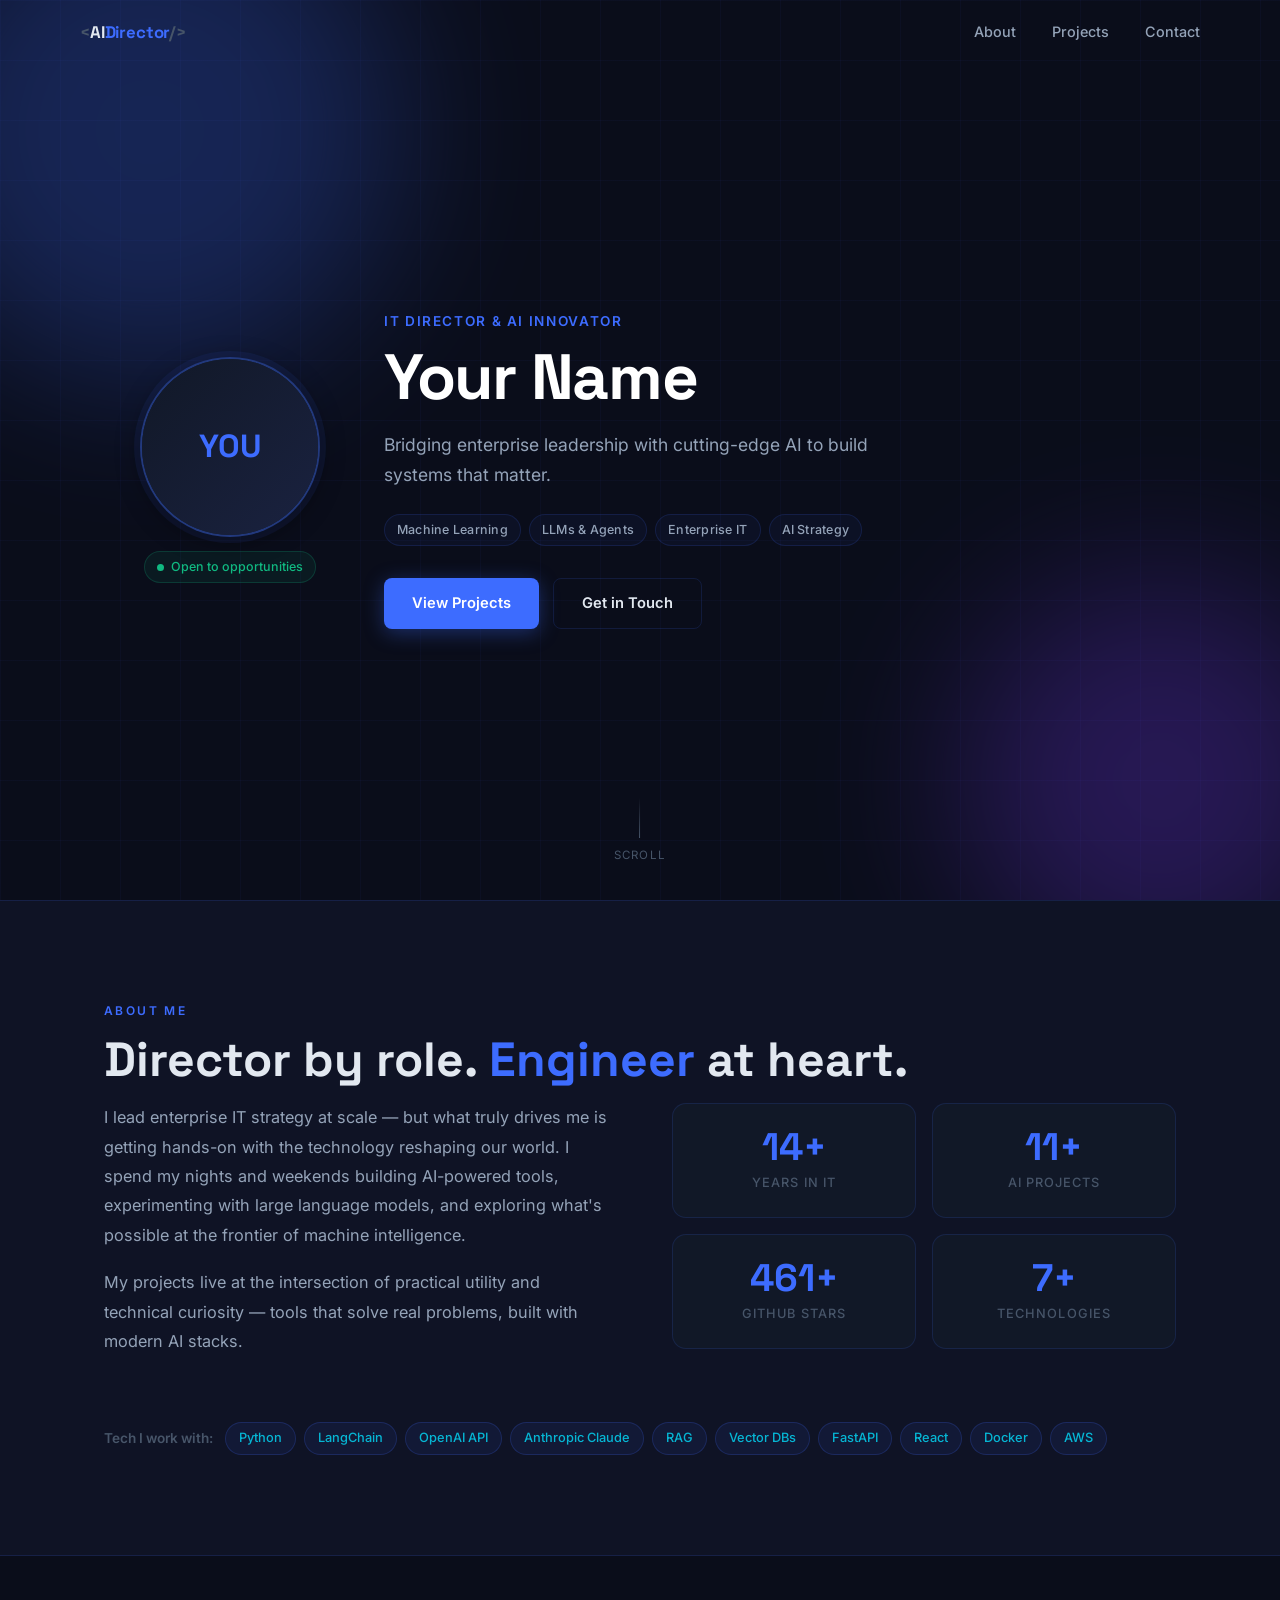
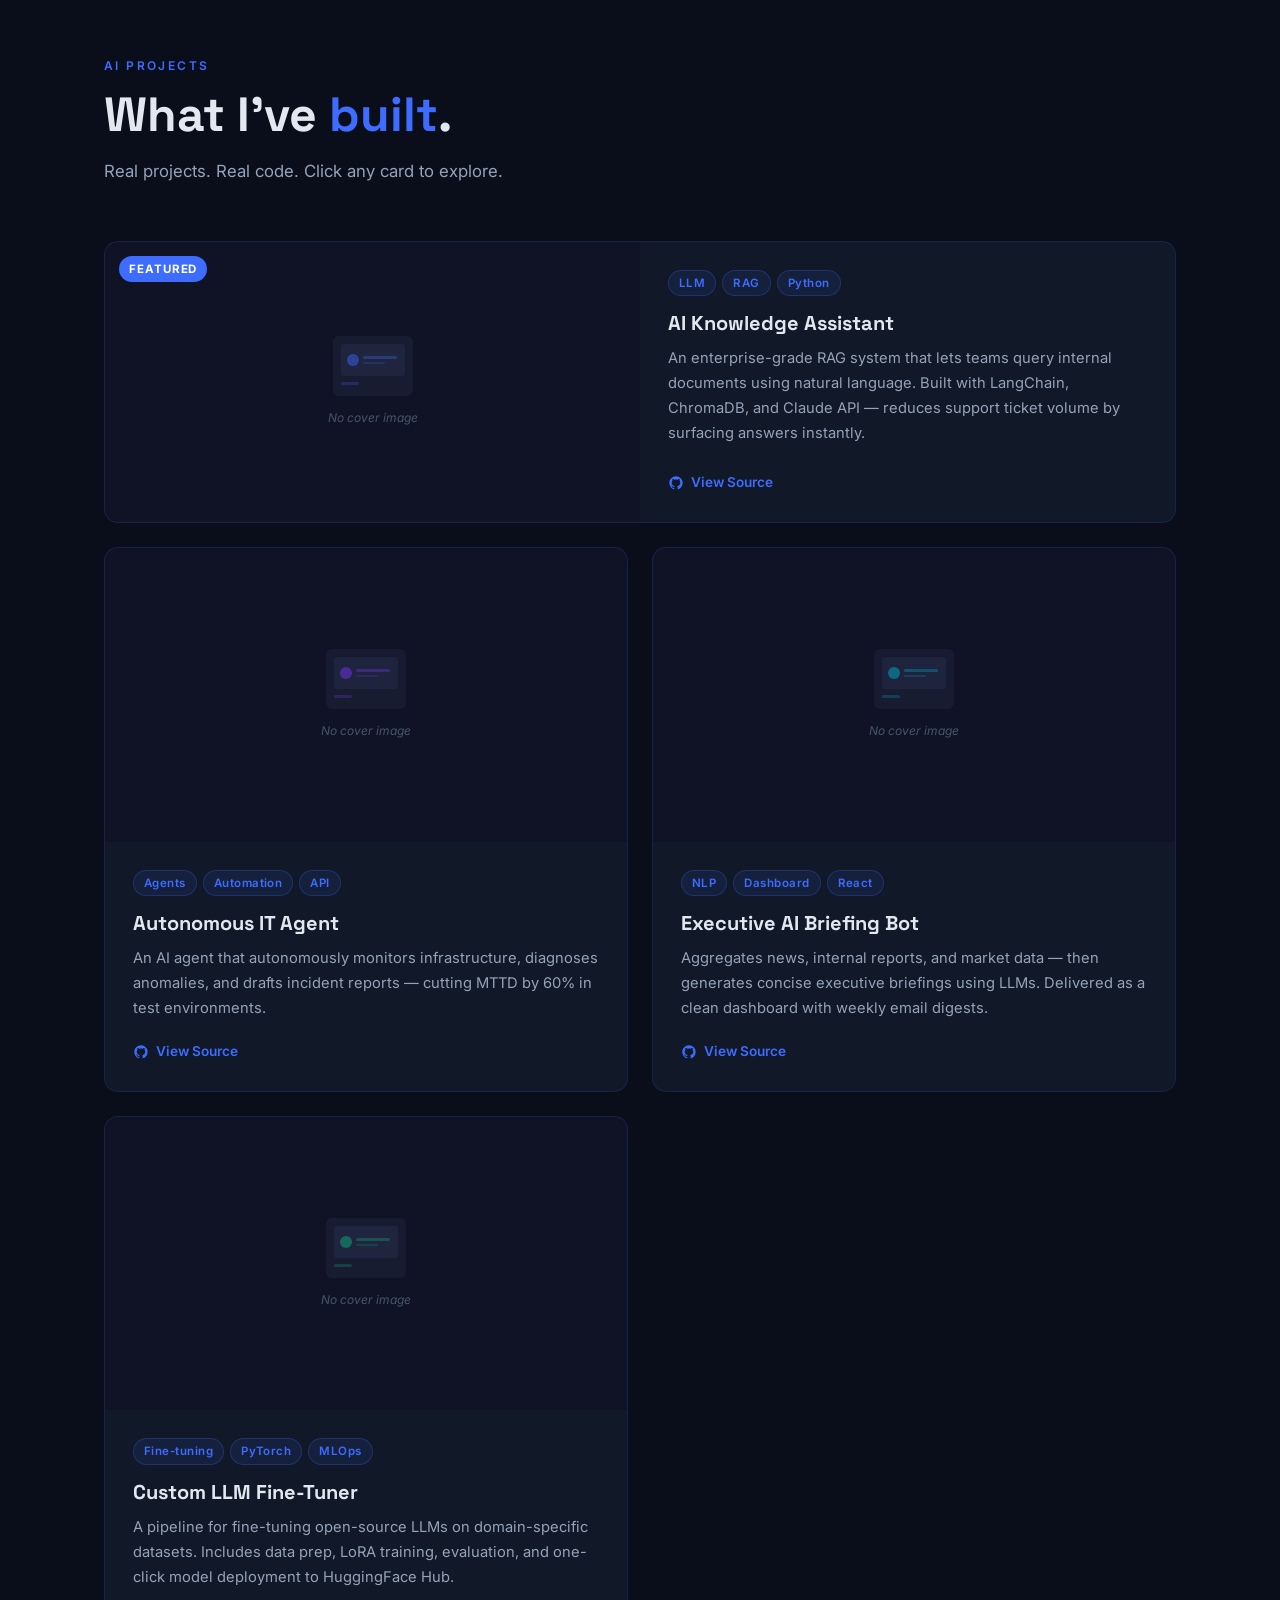
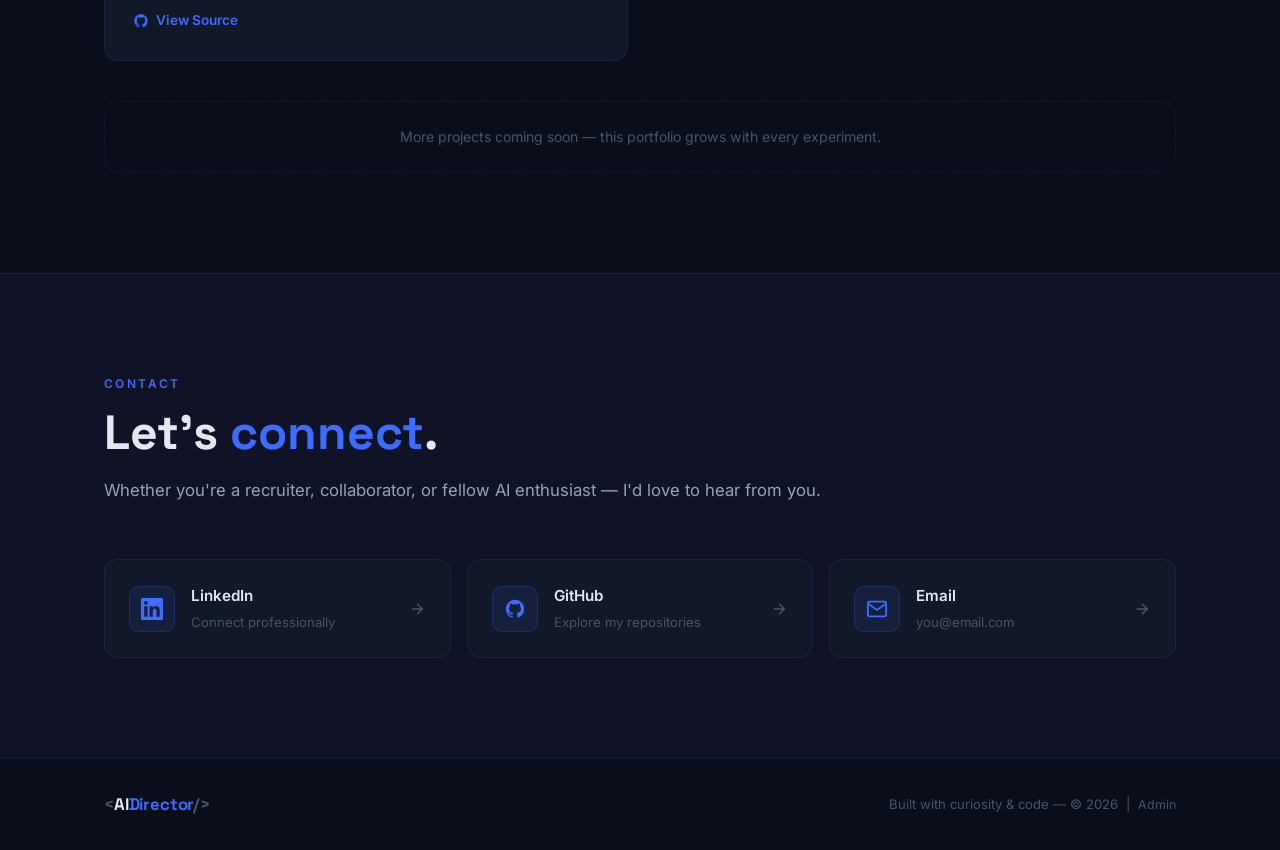
==== index.html @ 9ab419d9 "Initial portfolio upload — AI Director portfolio with admin panel" ====
<!DOCTYPE html>
<html lang="en">
<head>
  <meta charset="UTF-8" />
  <meta name="viewport" content="width=device-width, initial-scale=1.0" />
  <title>AI Portfolio — IT Director & AI Innovator</title>
  <link rel="stylesheet" href="styles.css" />
  <link rel="preconnect" href="https://fonts.googleapis.com" />
  <link href="https://fonts.googleapis.com/css2?family=Inter:wght@300;400;500;600;700;800&family=Space+Grotesk:wght@400;500;600;700&display=swap" rel="stylesheet" />
</head>
<body>

  <!-- NAV -->
  <nav class="nav" id="nav">
    <div class="nav-inner">
      <a href="#hero" class="nav-logo">
        <span class="logo-bracket">&lt;</span>AI<span class="logo-accent">Director</span><span class="logo-bracket">/&gt;</span>
      </a>
      <ul class="nav-links">
        <li><a href="#about">About</a></li>
        <li><a href="#projects">Projects</a></li>
        <li><a href="#contact">Contact</a></li>
      </ul>
      <button class="hamburger" id="hamburger" aria-label="Toggle menu">
        <span></span><span></span><span></span>
      </button>
    </div>
  </nav>

  <!-- HERO -->
  <section class="hero" id="hero">
    <div class="hero-bg">
      <div class="grid-overlay"></div>
      <div class="glow glow-1"></div>
      <div class="glow glow-2"></div>
    </div>
    <div class="hero-content">
      <div class="hero-photo-wrap">
        <div class="hero-photo" id="heroPhoto">
          <img id="profilePhoto" src="assets/profile.jpg" alt="Profile Photo" onerror="this.style.display='none';document.getElementById('photoInitials').style.display='flex'" />
          <div class="photo-initials" id="photoInitials">YOU</div>
        </div>
        <div class="hero-status">
          <span class="status-dot"></span>
          <span id="heroStatusText">Open to opportunities</span>
        </div>
      </div>
      <div class="hero-text">
        <p class="hero-eyebrow" id="heroTitle">IT Director &amp; AI Innovator</p>
        <h1 class="hero-name" id="heroName">Your Name</h1>
        <p class="hero-tagline" id="heroTagline">Bridging enterprise leadership with cutting-edge AI to build systems that matter.</p>
        <div class="hero-badges" id="heroBadges"></div>
        <div class="hero-cta">
          <a href="#projects" class="btn btn-primary">View Projects</a>
          <a href="#contact" class="btn btn-ghost">Get in Touch</a>
        </div>
      </div>
    </div>
    <div class="scroll-hint">
      <div class="scroll-line"></div>
      <span>Scroll</span>
    </div>
  </section>

  <!-- ABOUT -->
  <section class="section about" id="about">
    <div class="container">
      <div class="section-label">About Me</div>
      <h2 class="section-title">Director by role. <span class="accent">Engineer</span> at heart.</h2>
      <div class="about-grid">
        <div class="about-text">
          <p id="aboutBio1"></p>
          <p id="aboutBio2"></p>
        </div>
        <div class="about-stats" id="statsGrid"></div>
      </div>
      <div class="tech-stack">
        <span class="tech-label">Tech I work with:</span>
        <div class="tech-pills" id="techPills"></div>
      </div>
    </div>
  </section>

  <!-- PROJECTS -->
  <section class="section projects" id="projects">
    <div class="container">
      <div class="section-label">AI Projects</div>
      <h2 class="section-title">What I've <span class="accent">built</span>.</h2>
      <p class="section-sub">Real projects. Real code. Click any card to explore.</p>
      <div class="projects-grid" id="projectsGrid"></div>
      <div class="add-project-cta">
        <p>More projects coming soon — this portfolio grows with every experiment.</p>
      </div>
    </div>
  </section>

  <!-- LIGHTBOX -->
  <div class="lightbox" id="lightbox" role="dialog" aria-modal="true">
    <button class="lightbox-close" id="lightboxClose" aria-label="Close">&times;</button>
    <img class="lightbox-img" id="lightboxImg" src="" alt="Infographic" />
    <div class="lightbox-caption" id="lightboxCaption"></div>
  </div>

  <!-- CONTACT -->
  <section class="section contact" id="contact">
    <div class="container">
      <div class="section-label">Contact</div>
      <h2 class="section-title">Let's <span class="accent">connect</span>.</h2>
      <p class="section-sub">Whether you're a recruiter, collaborator, or fellow AI enthusiast — I'd love to hear from you.</p>
      <div class="contact-cards">
        <a id="contactLinkedin" href="https://linkedin.com/in/yourprofile" target="_blank" rel="noopener" class="contact-card">
          <div class="contact-icon">
            <svg viewBox="0 0 24 24" fill="currentColor"><path d="M20.447 20.452h-3.554v-5.569c0-1.328-.027-3.037-1.852-3.037-1.853 0-2.136 1.445-2.136 2.939v5.667H9.351V9h3.414v1.561h.046c.477-.9 1.637-1.85 3.37-1.85 3.601 0 4.267 2.37 4.267 5.455v6.286zM5.337 7.433a2.062 2.062 0 01-2.063-2.065 2.064 2.064 0 112.063 2.065zm1.782 13.019H3.555V9h3.564v11.452zM22.225 0H1.771C.792 0 0 .774 0 1.729v20.542C0 23.227.792 24 1.771 24h20.451C23.2 24 24 23.227 24 22.271V1.729C24 .774 23.2 0 22.222 0h.003z"/></svg>
          </div>
          <div class="contact-info">
            <strong>LinkedIn</strong>
            <span>Connect professionally</span>
          </div>
          <svg class="contact-arrow" viewBox="0 0 24 24" fill="none" stroke="currentColor" stroke-width="2"><path d="M5 12h14M12 5l7 7-7 7"/></svg>
        </a>
        <a id="contactGithub" href="https://github.com/yourusername" target="_blank" rel="noopener" class="contact-card">
          <div class="contact-icon">
            <svg viewBox="0 0 24 24" fill="currentColor"><path d="M12 2C6.477 2 2 6.477 2 12c0 4.418 2.865 8.166 6.839 9.489.5.092.682-.217.682-.482 0-.237-.009-.868-.013-1.703-2.782.604-3.369-1.341-3.369-1.341-.454-1.155-1.11-1.462-1.11-1.462-.908-.62.069-.608.069-.608 1.003.07 1.531 1.03 1.531 1.03.892 1.529 2.341 1.087 2.91.832.092-.647.35-1.088.636-1.338-2.22-.253-4.555-1.11-4.555-4.943 0-1.091.39-1.984 1.029-2.683-.103-.253-.446-1.27.098-2.647 0 0 .84-.269 2.75 1.025A9.578 9.578 0 0112 6.836c.85.004 1.705.115 2.504.337 1.909-1.294 2.747-1.025 2.747-1.025.546 1.377.203 2.394.1 2.647.64.699 1.028 1.592 1.028 2.683 0 3.842-2.339 4.687-4.566 4.935.359.309.678.919.678 1.852 0 1.336-.012 2.415-.012 2.741 0 .267.18.578.688.48C19.138 20.163 22 16.418 22 12c0-5.523-4.477-10-10-10z"/></svg>
          </div>
          <div class="contact-info">
            <strong>GitHub</strong>
            <span>Explore my repositories</span>
          </div>
          <svg class="contact-arrow" viewBox="0 0 24 24" fill="none" stroke="currentColor" stroke-width="2"><path d="M5 12h14M12 5l7 7-7 7"/></svg>
        </a>
        <a id="contactEmail" href="mailto:you@email.com" class="contact-card">
          <div class="contact-icon">
            <svg viewBox="0 0 24 24" fill="none" stroke="currentColor" stroke-width="2"><path d="M4 4h16c1.1 0 2 .9 2 2v12c0 1.1-.9 2-2 2H4c-1.1 0-2-.9-2-2V6c0-1.1.9-2 2-2z"/><polyline points="22,6 12,13 2,6"/></svg>
          </div>
          <div class="contact-info">
            <strong>Email</strong>
            <span id="contactEmailText">you@email.com</span>
          </div>
          <svg class="contact-arrow" viewBox="0 0 24 24" fill="none" stroke="currentColor" stroke-width="2"><path d="M5 12h14M12 5l7 7-7 7"/></svg>
        </a>
      </div>
    </div>
  </section>

  <!-- FOOTER -->
  <footer class="footer">
    <div class="container">
      <div class="footer-inner">
        <span class="nav-logo"><span class="logo-bracket">&lt;</span>AI<span class="logo-accent">Director</span><span class="logo-bracket">/&gt;</span></span>
        <p class="footer-copy">Built with curiosity &amp; code &mdash; &copy; 2026 &nbsp;|&nbsp; <a href="admin.html" style="color:var(--text-faint);font-size:0.78rem">Admin</a></p>
      </div>
    </div>
  </footer>

  <script src="app.js"></script>
</body>
</html>
---- styles.css ----
/* ─────────────────────────────────────────
   RESET & BASE
───────────────────────────────────────── */
*, *::before, *::after { box-sizing: border-box; margin: 0; padding: 0; }

:root {
  --bg: #0a0d1a;
  --bg-2: #0f1325;
  --bg-card: #111827;
  --bg-card-hover: #151d30;
  --border: rgba(61, 108, 255, 0.15);
  --border-hover: rgba(61, 108, 255, 0.4);
  --accent: #3d6cff;
  --accent-2: #7c3aff;
  --accent-3: #06b6d4;
  --text: #e2e8f0;
  --text-muted: #94a3b8;
  --text-faint: #475569;
  --radius: 14px;
  --radius-sm: 8px;
  --shadow: 0 4px 24px rgba(0,0,0,0.4);
  --shadow-card: 0 8px 40px rgba(0,0,0,0.5);
  --transition: 0.25s cubic-bezier(0.4, 0, 0.2, 1);
  --font: 'Inter', system-ui, sans-serif;
  --font-display: 'Space Grotesk', system-ui, sans-serif;
}

html { scroll-behavior: smooth; }

body {
  font-family: var(--font);
  background: var(--bg);
  color: var(--text);
  line-height: 1.6;
  overflow-x: hidden;
}

a { color: inherit; text-decoration: none; }
img { max-width: 100%; display: block; }
ul { list-style: none; }

/* ─────────────────────────────────────────
   UTILITIES
───────────────────────────────────────── */
.container {
  max-width: 1120px;
  margin: 0 auto;
  padding: 0 24px;
}

.accent { color: var(--accent); }

.section {
  padding: 100px 0;
}

.section-label {
  font-size: 12px;
  font-weight: 600;
  letter-spacing: 0.2em;
  text-transform: uppercase;
  color: var(--accent);
  margin-bottom: 12px;
}

.section-title {
  font-family: var(--font-display);
  font-size: clamp(2rem, 4vw, 3rem);
  font-weight: 700;
  line-height: 1.15;
  color: var(--text);
  margin-bottom: 16px;
}

.section-sub {
  font-size: 1.05rem;
  color: var(--text-muted);
  margin-bottom: 56px;
}

/* ─────────────────────────────────────────
   NAV
───────────────────────────────────────── */
.nav {
  position: fixed;
  top: 0;
  left: 0;
  right: 0;
  z-index: 100;
  padding: 0 24px;
  height: 64px;
  display: flex;
  align-items: center;
  transition: background var(--transition), border-bottom var(--transition), backdrop-filter var(--transition);
}

.nav.scrolled {
  background: rgba(10, 13, 26, 0.9);
  backdrop-filter: blur(12px);
  border-bottom: 1px solid var(--border);
}

.nav-inner {
  max-width: 1120px;
  width: 100%;
  margin: 0 auto;
  display: flex;
  align-items: center;
  justify-content: space-between;
}

.nav-logo {
  font-family: var(--font-display);
  font-size: 1.05rem;
  font-weight: 700;
  color: var(--text);
  letter-spacing: -0.01em;
}
.logo-bracket { color: var(--text-faint); }
.logo-accent { color: var(--accent); }

.nav-links {
  display: flex;
  gap: 36px;
}
.nav-links a {
  font-size: 0.9rem;
  font-weight: 500;
  color: var(--text-muted);
  transition: color var(--transition);
}
.nav-links a:hover { color: var(--text); }

.hamburger {
  display: none;
  flex-direction: column;
  gap: 5px;
  background: none;
  border: none;
  cursor: pointer;
  padding: 4px;
}
.hamburger span {
  display: block;
  width: 22px;
  height: 2px;
  background: var(--text-muted);
  border-radius: 2px;
  transition: var(--transition);
}

/* ─────────────────────────────────────────
   HERO
───────────────────────────────────────── */
.hero {
  min-height: 100vh;
  display: flex;
  align-items: center;
  justify-content: center;
  position: relative;
  padding: 100px 24px 60px;
  overflow: hidden;
}

.hero-bg {
  position: absolute;
  inset: 0;
  pointer-events: none;
  z-index: 0;
}

.grid-overlay {
  position: absolute;
  inset: 0;
  background-image:
    linear-gradient(rgba(61, 108, 255, 0.04) 1px, transparent 1px),
    linear-gradient(90deg, rgba(61, 108, 255, 0.04) 1px, transparent 1px);
  background-size: 60px 60px;
}

.glow {
  position: absolute;
  border-radius: 50%;
  filter: blur(80px);
  opacity: 0.25;
  animation: float 8s ease-in-out infinite;
}
.glow-1 {
  width: 500px; height: 500px;
  background: var(--accent);
  top: -120px; left: -100px;
}
.glow-2 {
  width: 400px; height: 400px;
  background: var(--accent-2);
  bottom: -80px; right: -80px;
  animation-delay: -4s;
}

@keyframes float {
  0%, 100% { transform: translateY(0); }
  50% { transform: translateY(-30px); }
}

.hero-content {
  position: relative;
  z-index: 1;
  max-width: 1000px;
  width: 100%;
  margin: 0 auto;
  display: flex;
  align-items: center;
  gap: 64px;
}

/* Photo */
.hero-photo-wrap {
  display: flex;
  flex-direction: column;
  align-items: center;
  gap: 14px;
  flex-shrink: 0;
}

.hero-photo {
  width: 180px;
  height: 180px;
  border-radius: 50%;
  border: 2px solid var(--border-hover);
  overflow: hidden;
  background: var(--bg-card);
  position: relative;
  box-shadow: 0 0 0 6px rgba(61,108,255,0.08), var(--shadow);
}

.hero-photo img {
  width: 100%;
  height: 100%;
  object-fit: cover;
}

.photo-initials {
  display: none;
  width: 100%;
  height: 100%;
  align-items: center;
  justify-content: center;
  font-family: var(--font-display);
  font-size: 2rem;
  font-weight: 700;
  color: var(--accent);
  background: linear-gradient(135deg, #111827, #1a2240);
}

.hero-status {
  display: flex;
  align-items: center;
  gap: 7px;
  font-size: 0.78rem;
  color: #10b981;
  font-weight: 500;
  background: rgba(16, 185, 129, 0.08);
  border: 1px solid rgba(16,185,129,0.2);
  padding: 5px 12px;
  border-radius: 20px;
}

.status-dot {
  width: 7px;
  height: 7px;
  background: #10b981;
  border-radius: 50%;
  animation: pulse 2s ease-in-out infinite;
}

@keyframes pulse {
  0%, 100% { opacity: 1; transform: scale(1); }
  50% { opacity: 0.5; transform: scale(0.8); }
}

/* Hero text */
.hero-text { flex: 1; }

.hero-eyebrow {
  font-size: 0.85rem;
  font-weight: 600;
  letter-spacing: 0.12em;
  text-transform: uppercase;
  color: var(--accent);
  margin-bottom: 10px;
}

.hero-name {
  font-family: var(--font-display);
  font-size: clamp(2.5rem, 5vw, 4rem);
  font-weight: 800;
  line-height: 1.08;
  color: #fff;
  margin-bottom: 18px;
  letter-spacing: -0.02em;
}

.hero-tagline {
  font-size: 1.1rem;
  color: var(--text-muted);
  line-height: 1.7;
  margin-bottom: 24px;
  max-width: 520px;
}

.hero-badges {
  display: flex;
  flex-wrap: wrap;
  gap: 8px;
  margin-bottom: 32px;
}

.badge {
  font-size: 0.78rem;
  font-weight: 500;
  padding: 5px 12px;
  border-radius: 20px;
  border: 1px solid var(--border);
  color: var(--text-muted);
  background: rgba(61,108,255,0.05);
  letter-spacing: 0.02em;
}

.hero-cta {
  display: flex;
  gap: 14px;
  flex-wrap: wrap;
}

.btn {
  display: inline-flex;
  align-items: center;
  gap: 8px;
  padding: 13px 28px;
  border-radius: var(--radius-sm);
  font-size: 0.92rem;
  font-weight: 600;
  transition: var(--transition);
  cursor: pointer;
  border: none;
}

.btn-primary {
  background: var(--accent);
  color: #fff;
  box-shadow: 0 4px 20px rgba(61,108,255,0.35);
}
.btn-primary:hover {
  background: #5580ff;
  transform: translateY(-1px);
  box-shadow: 0 6px 28px rgba(61,108,255,0.5);
}

.btn-ghost {
  background: transparent;
  color: var(--text);
  border: 1px solid var(--border);
}
.btn-ghost:hover {
  border-color: var(--border-hover);
  background: rgba(61,108,255,0.06);
  transform: translateY(-1px);
}

/* Scroll hint */
.scroll-hint {
  position: absolute;
  bottom: 36px;
  left: 50%;
  transform: translateX(-50%);
  display: flex;
  flex-direction: column;
  align-items: center;
  gap: 8px;
  color: var(--text-faint);
  font-size: 0.72rem;
  letter-spacing: 0.1em;
  text-transform: uppercase;
  z-index: 1;
}

.scroll-line {
  width: 1px;
  height: 40px;
  background: linear-gradient(to bottom, transparent, var(--text-faint));
  animation: scrollAnim 1.8s ease-in-out infinite;
}

@keyframes scrollAnim {
  0% { transform: scaleY(0); transform-origin: top; }
  50% { transform: scaleY(1); transform-origin: top; }
  51% { transform-origin: bottom; }
  100% { transform: scaleY(0); transform-origin: bottom; }
}

/* ─────────────────────────────────────────
   ABOUT
───────────────────────────────────────── */
.about {
  background: var(--bg-2);
  border-top: 1px solid var(--border);
  border-bottom: 1px solid var(--border);
}

.about-grid {
  display: grid;
  grid-template-columns: 1fr 1fr;
  gap: 64px;
  align-items: start;
  margin-bottom: 48px;
}

.about-text p {
  color: var(--text-muted);
  line-height: 1.8;
  margin-bottom: 18px;
  font-size: 1.02rem;
}
.about-text p strong { color: var(--text); font-weight: 600; }

.about-stats {
  display: grid;
  grid-template-columns: 1fr 1fr;
  gap: 16px;
}

.stat-card {
  background: var(--bg-card);
  border: 1px solid var(--border);
  border-radius: var(--radius);
  padding: 24px;
  text-align: center;
  transition: var(--transition);
}
.stat-card:hover {
  border-color: var(--border-hover);
  transform: translateY(-2px);
}

.stat-number {
  font-family: var(--font-display);
  font-size: 2.4rem;
  font-weight: 800;
  color: var(--accent);
  line-height: 1;
  margin-bottom: 6px;
}

.stat-label {
  font-size: 0.8rem;
  color: var(--text-faint);
  font-weight: 500;
  text-transform: uppercase;
  letter-spacing: 0.08em;
}

.tech-stack {
  display: flex;
  align-items: center;
  flex-wrap: wrap;
  gap: 12px;
}

.tech-label {
  font-size: 0.85rem;
  font-weight: 600;
  color: var(--text-faint);
  white-space: nowrap;
}

.tech-pills {
  display: flex;
  flex-wrap: wrap;
  gap: 8px;
}

.pill {
  font-size: 0.8rem;
  font-weight: 500;
  padding: 5px 13px;
  border-radius: 20px;
  background: rgba(61,108,255,0.08);
  border: 1px solid rgba(61,108,255,0.2);
  color: var(--accent-3);
  transition: var(--transition);
  cursor: default;
}
.pill:hover {
  background: rgba(61,108,255,0.16);
  border-color: rgba(61,108,255,0.4);
}

/* ─────────────────────────────────────────
   PROJECTS
───────────────────────────────────────── */
.projects { background: var(--bg); }

.projects-grid {
  display: grid;
  grid-template-columns: repeat(auto-fill, minmax(480px, 1fr));
  gap: 24px;
  margin-bottom: 40px;
}

.project-card {
  border-radius: var(--radius);
  overflow: hidden;
  background: var(--bg-card);
  border: 1px solid var(--border);
  transition: border-color var(--transition), transform var(--transition), box-shadow var(--transition);
  position: relative;
}

.project-card:hover {
  border-color: var(--border-hover);
  transform: translateY(-4px);
  box-shadow: var(--shadow-card);
}

.project-card.featured {
  grid-column: 1 / -1;
}

.card-inner {
  display: flex;
  flex-direction: column;
  height: 100%;
}

.project-card.featured .card-inner {
  display: grid;
  grid-template-columns: 1fr 1fr;
}

/* Card media */
.card-media {
  position: relative;
  background: #0f1325;
  aspect-ratio: 16/9;
  overflow: hidden;
}

.project-card.featured .card-media {
  aspect-ratio: unset;
  min-height: 280px;
}

.card-img {
  width: 100%;
  height: 100%;
  object-fit: cover;
  transition: transform 0.5s ease;
}
.project-card:hover .card-img { transform: scale(1.03); }

.card-img-placeholder {
  display: none;
  flex-direction: column;
  align-items: center;
  justify-content: center;
  gap: 12px;
  width: 100%;
  height: 100%;
  padding: 24px;
  text-align: center;
}

.card-img-placeholder svg {
  width: 80px;
  opacity: 0.8;
}

.card-img-placeholder span {
  font-size: 0.75rem;
  color: var(--text-faint);
  font-style: italic;
}

.card-media.no-img .card-img { display: none; }
.card-media.no-img .card-img-placeholder { display: flex; }

.card-tag-featured {
  position: absolute;
  top: 14px;
  left: 14px;
  background: var(--accent);
  color: #fff;
  font-size: 0.72rem;
  font-weight: 700;
  letter-spacing: 0.08em;
  text-transform: uppercase;
  padding: 4px 10px;
  border-radius: 20px;
}

/* Card body */
.card-body {
  padding: 28px;
  display: flex;
  flex-direction: column;
  flex: 1;
}

.card-tags {
  display: flex;
  flex-wrap: wrap;
  gap: 6px;
  margin-bottom: 14px;
}

.tag {
  font-size: 0.72rem;
  font-weight: 600;
  padding: 3px 10px;
  border-radius: 20px;
  background: rgba(61,108,255,0.1);
  border: 1px solid rgba(61,108,255,0.25);
  color: var(--accent);
  letter-spacing: 0.04em;
}

.card-title {
  font-family: var(--font-display);
  font-size: 1.25rem;
  font-weight: 700;
  color: var(--text);
  margin-bottom: 10px;
  line-height: 1.3;
}

.card-desc {
  font-size: 0.92rem;
  color: var(--text-muted);
  line-height: 1.7;
  flex: 1;
  margin-bottom: 20px;
}

/* Screenshots panel */
.card-screenshots {
  display: none;
  grid-template-columns: repeat(auto-fill, minmax(140px, 1fr));
  gap: 10px;
  margin-bottom: 20px;
  overflow: hidden;
}

.card-screenshots.open { display: grid; }

.card-screenshot-img {
  border-radius: var(--radius-sm);
  overflow: hidden;
  cursor: pointer;
  aspect-ratio: 16/9;
  background: #0f1325;
  border: 1px solid var(--border);
  transition: border-color var(--transition), transform var(--transition);
}
.card-screenshot-img:hover {
  border-color: var(--border-hover);
  transform: scale(1.03);
}
.card-screenshot-img img {
  width: 100%;
  height: 100%;
  object-fit: cover;
}

/* Card footer */
.card-footer {
  display: flex;
  align-items: center;
  justify-content: space-between;
  gap: 12px;
  margin-top: auto;
}

.btn-link {
  display: inline-flex;
  align-items: center;
  gap: 7px;
  font-size: 0.85rem;
  font-weight: 600;
  color: var(--accent);
  transition: color var(--transition), gap var(--transition);
}
.btn-link svg { width: 16px; height: 16px; }
.btn-link:hover { color: #fff; gap: 10px; }

.btn-expand {
  display: inline-flex;
  align-items: center;
  gap: 6px;
  font-size: 0.82rem;
  font-weight: 500;
  color: var(--text-faint);
  background: none;
  border: 1px solid var(--border);
  padding: 6px 12px;
  border-radius: var(--radius-sm);
  cursor: pointer;
  transition: var(--transition);
}
.btn-expand svg { width: 14px; height: 14px; transition: transform var(--transition); }
.btn-expand.active svg { transform: rotate(180deg); }
.btn-expand:hover { color: var(--text); border-color: var(--border-hover); }

.add-project-cta {
  text-align: center;
  color: var(--text-faint);
  font-size: 0.88rem;
  padding: 24px;
  border: 1px dashed rgba(61,108,255,0.15);
  border-radius: var(--radius);
}

/* ─────────────────────────────────────────
   LIGHTBOX
───────────────────────────────────────── */
.lightbox {
  display: none;
  position: fixed;
  inset: 0;
  z-index: 200;
  background: rgba(0,0,0,0.92);
  backdrop-filter: blur(8px);
  align-items: center;
  justify-content: center;
  flex-direction: column;
  gap: 20px;
  padding: 24px;
}
.lightbox.open { display: flex; }

.lightbox-img {
  max-width: min(900px, 95vw);
  max-height: 75vh;
  object-fit: contain;
  border-radius: var(--radius);
  box-shadow: 0 24px 80px rgba(0,0,0,0.8);
}

.lightbox-caption {
  font-size: 0.85rem;
  color: var(--text-muted);
  text-align: center;
}

.lightbox-close {
  position: absolute;
  top: 24px;
  right: 28px;
  background: none;
  border: none;
  color: var(--text-muted);
  font-size: 2rem;
  cursor: pointer;
  line-height: 1;
  transition: color var(--transition);
}
.lightbox-close:hover { color: #fff; }

/* ─────────────────────────────────────────
   CONTACT
───────────────────────────────────────── */
.contact {
  background: var(--bg-2);
  border-top: 1px solid var(--border);
}

.contact-cards {
  display: grid;
  grid-template-columns: repeat(auto-fit, minmax(260px, 1fr));
  gap: 16px;
}

.contact-card {
  display: flex;
  align-items: center;
  gap: 16px;
  padding: 24px;
  background: var(--bg-card);
  border: 1px solid var(--border);
  border-radius: var(--radius);
  transition: var(--transition);
}
.contact-card:hover {
  border-color: var(--border-hover);
  transform: translateY(-3px);
  box-shadow: var(--shadow-card);
}

.contact-icon {
  width: 46px;
  height: 46px;
  border-radius: 10px;
  background: rgba(61,108,255,0.1);
  border: 1px solid rgba(61,108,255,0.2);
  display: flex;
  align-items: center;
  justify-content: center;
  flex-shrink: 0;
  color: var(--accent);
}
.contact-icon svg { width: 22px; height: 22px; }

.contact-info {
  flex: 1;
  display: flex;
  flex-direction: column;
  gap: 3px;
}
.contact-info strong { font-size: 0.95rem; color: var(--text); font-weight: 600; }
.contact-info span { font-size: 0.82rem; color: var(--text-faint); }

.contact-arrow { width: 18px; height: 18px; color: var(--text-faint); flex-shrink: 0; transition: transform var(--transition), color var(--transition); }
.contact-card:hover .contact-arrow { transform: translateX(4px); color: var(--accent); }

/* ─────────────────────────────────────────
   FOOTER
───────────────────────────────────────── */
.footer {
  background: var(--bg);
  border-top: 1px solid var(--border);
  padding: 32px 0;
}

.footer-inner {
  display: flex;
  align-items: center;
  justify-content: space-between;
  flex-wrap: wrap;
  gap: 12px;
}

.footer-copy {
  font-size: 0.82rem;
  color: var(--text-faint);
}

/* ─────────────────────────────────────────
   ANIMATIONS — scroll reveal
───────────────────────────────────────── */
.reveal {
  opacity: 0;
  transform: translateY(28px);
  transition: opacity 0.6s ease, transform 0.6s ease;
}
.reveal.visible {
  opacity: 1;
  transform: translateY(0);
}
.reveal-delay-1 { transition-delay: 0.1s; }
.reveal-delay-2 { transition-delay: 0.2s; }
.reveal-delay-3 { transition-delay: 0.3s; }

/* ─────────────────────────────────────────
   RESPONSIVE
───────────────────────────────────────── */
@media (max-width: 900px) {
  .hero-content { flex-direction: column; text-align: center; gap: 36px; }
  .hero-badges { justify-content: center; }
  .hero-cta { justify-content: center; }
  .hero-tagline { max-width: none; }

  .about-grid { grid-template-columns: 1fr; gap: 40px; }

  .project-card.featured .card-inner { grid-template-columns: 1fr; }
  .project-card.featured .card-media { min-height: 220px; }
  .projects-grid { grid-template-columns: 1fr; }
}

@media (max-width: 640px) {
  .section { padding: 72px 0; }
  .nav-links { display: none; }
  .hamburger { display: flex; }
  .hero-photo { width: 140px; height: 140px; }
  .about-stats { grid-template-columns: 1fr 1fr; }
}

/* Mobile nav open */
.nav.menu-open .nav-links {
  display: flex;
  flex-direction: column;
  position: fixed;
  top: 64px;
  left: 0;
  right: 0;
  background: rgba(10,13,26,0.98);
  backdrop-filter: blur(12px);
  padding: 24px;
  gap: 24px;
  border-bottom: 1px solid var(--border);
}
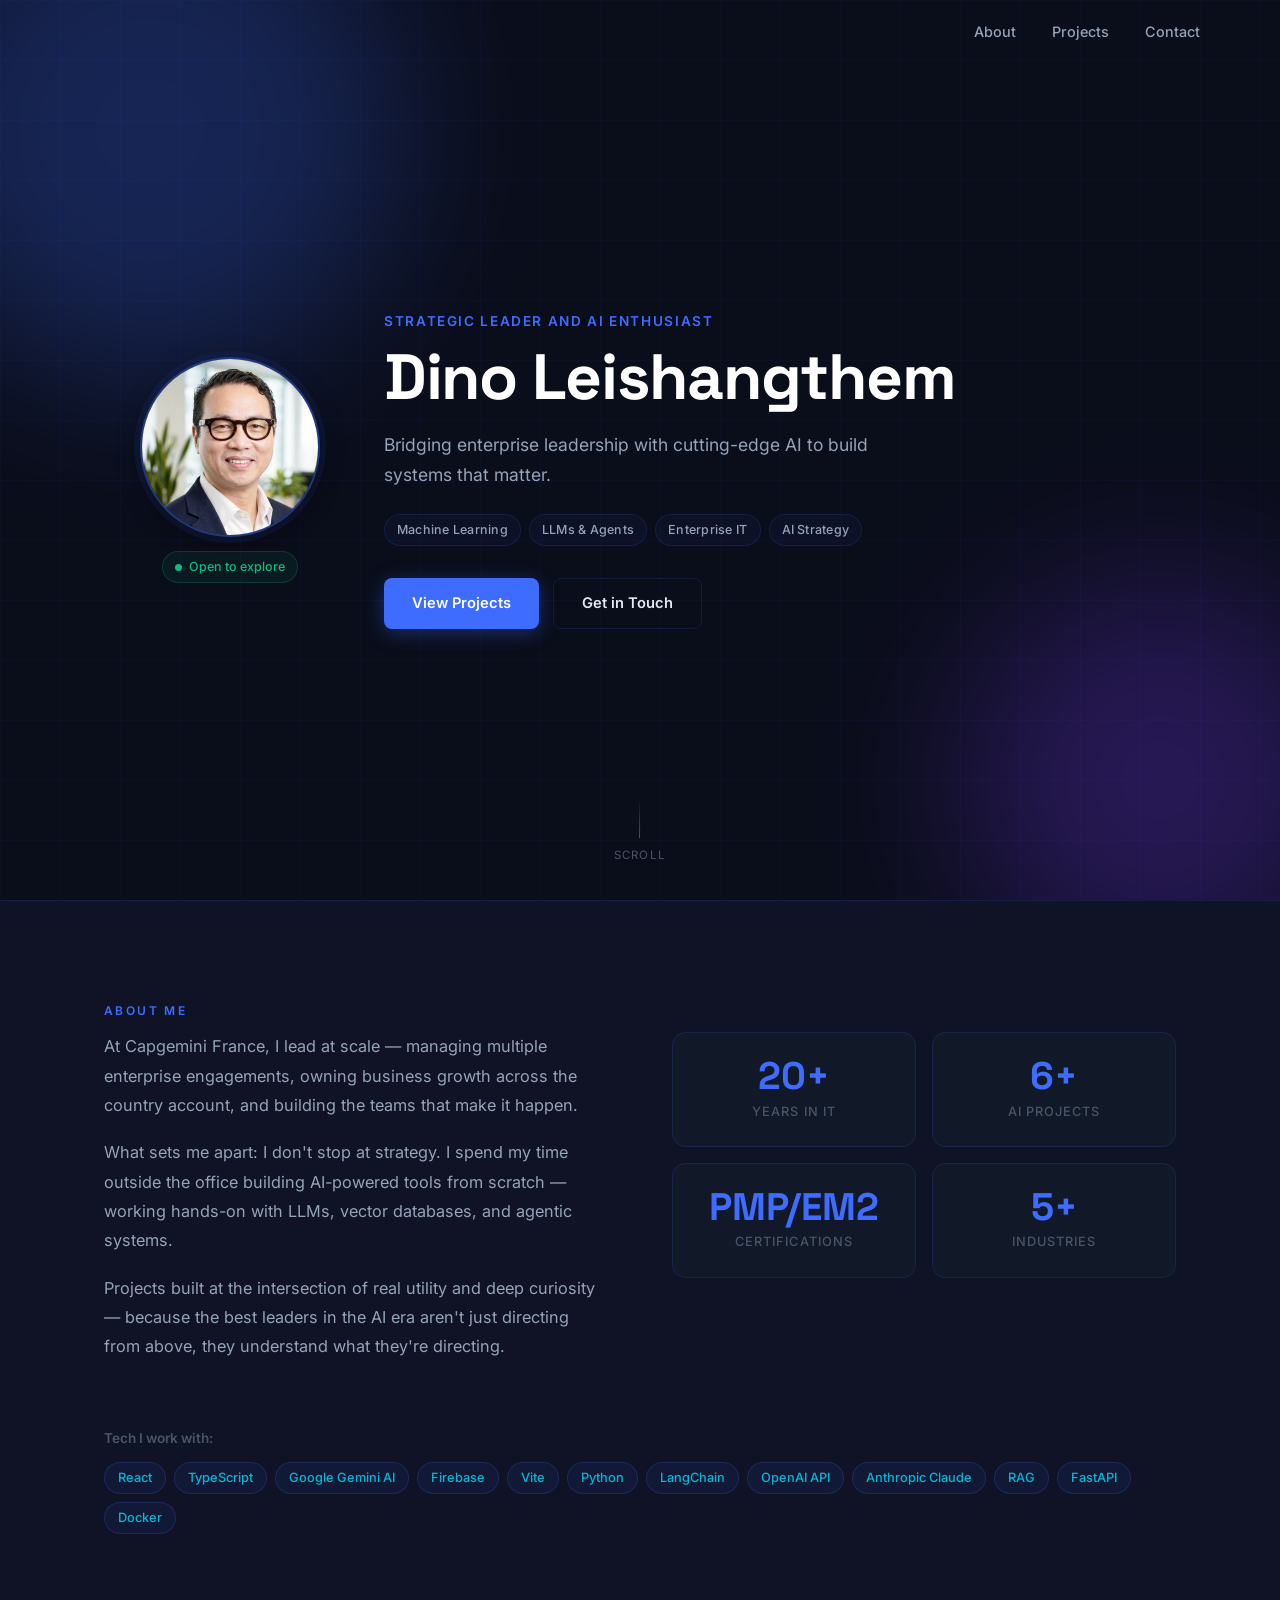
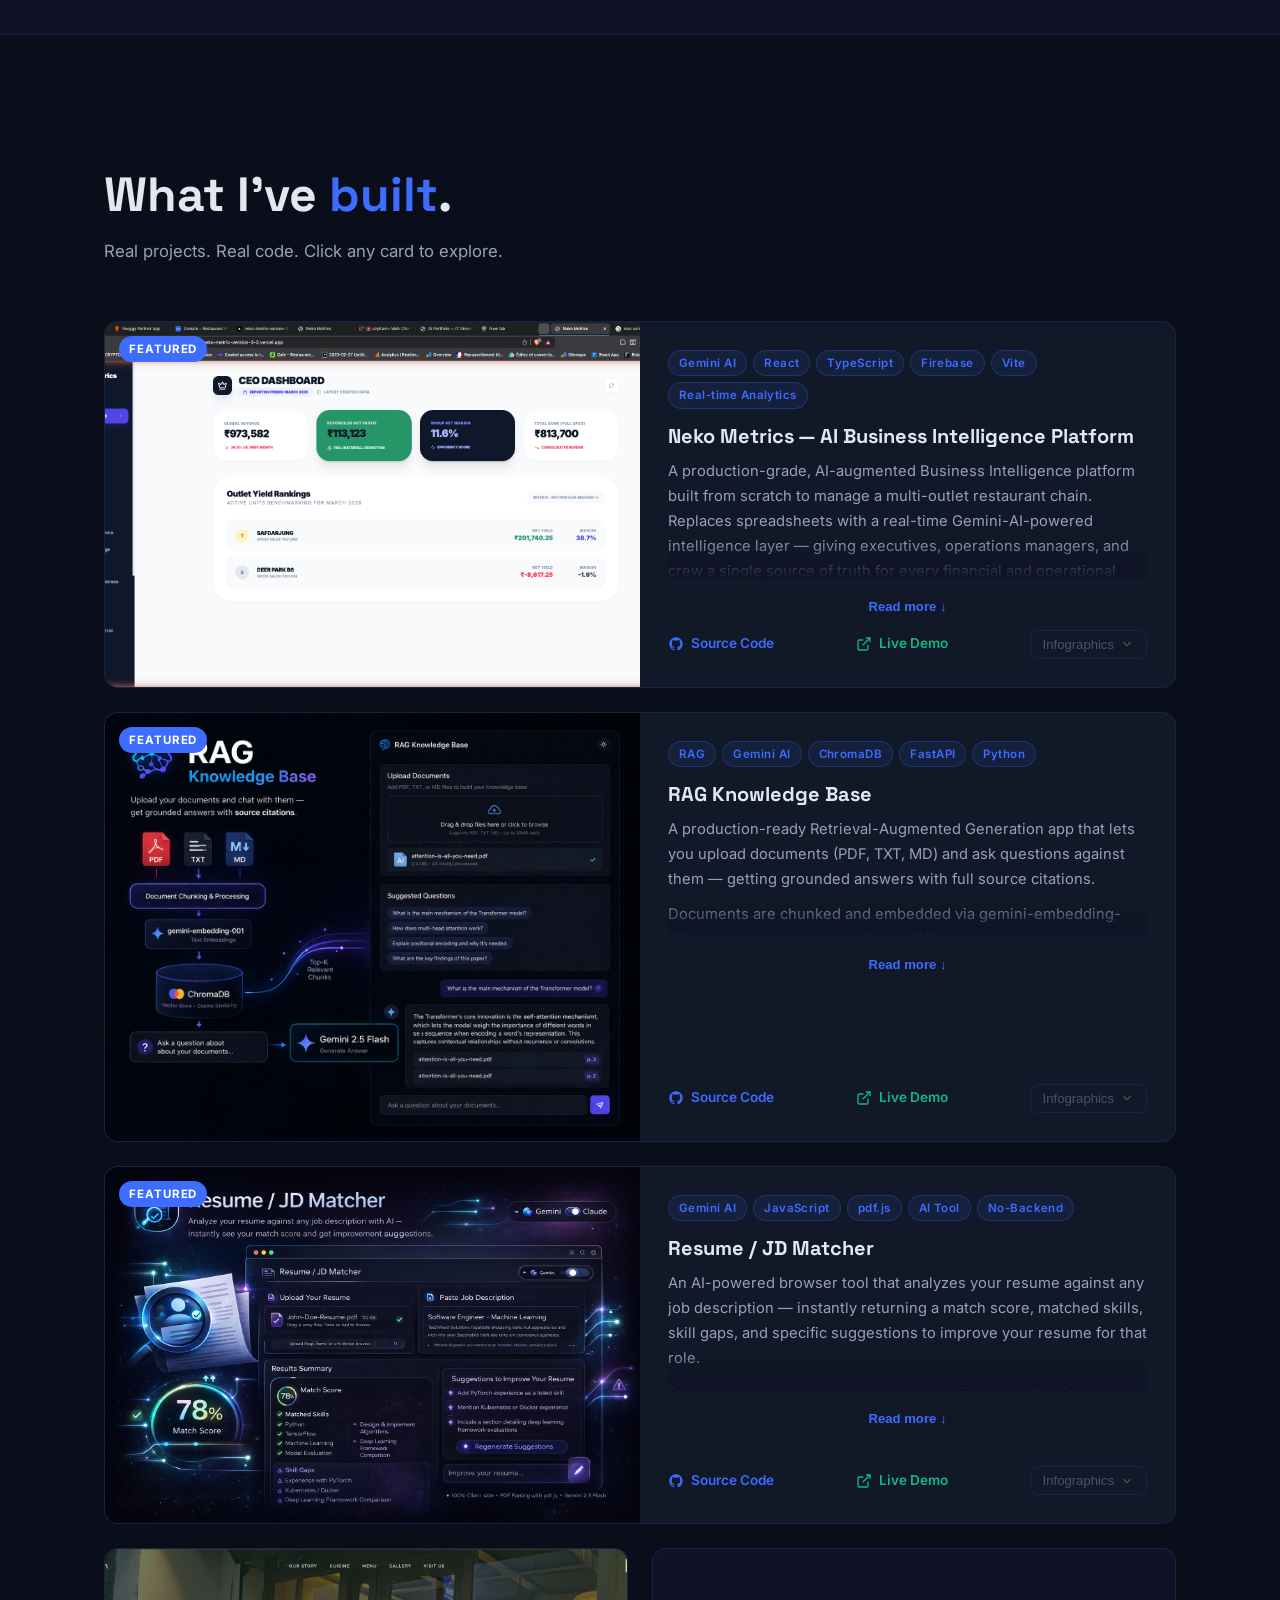
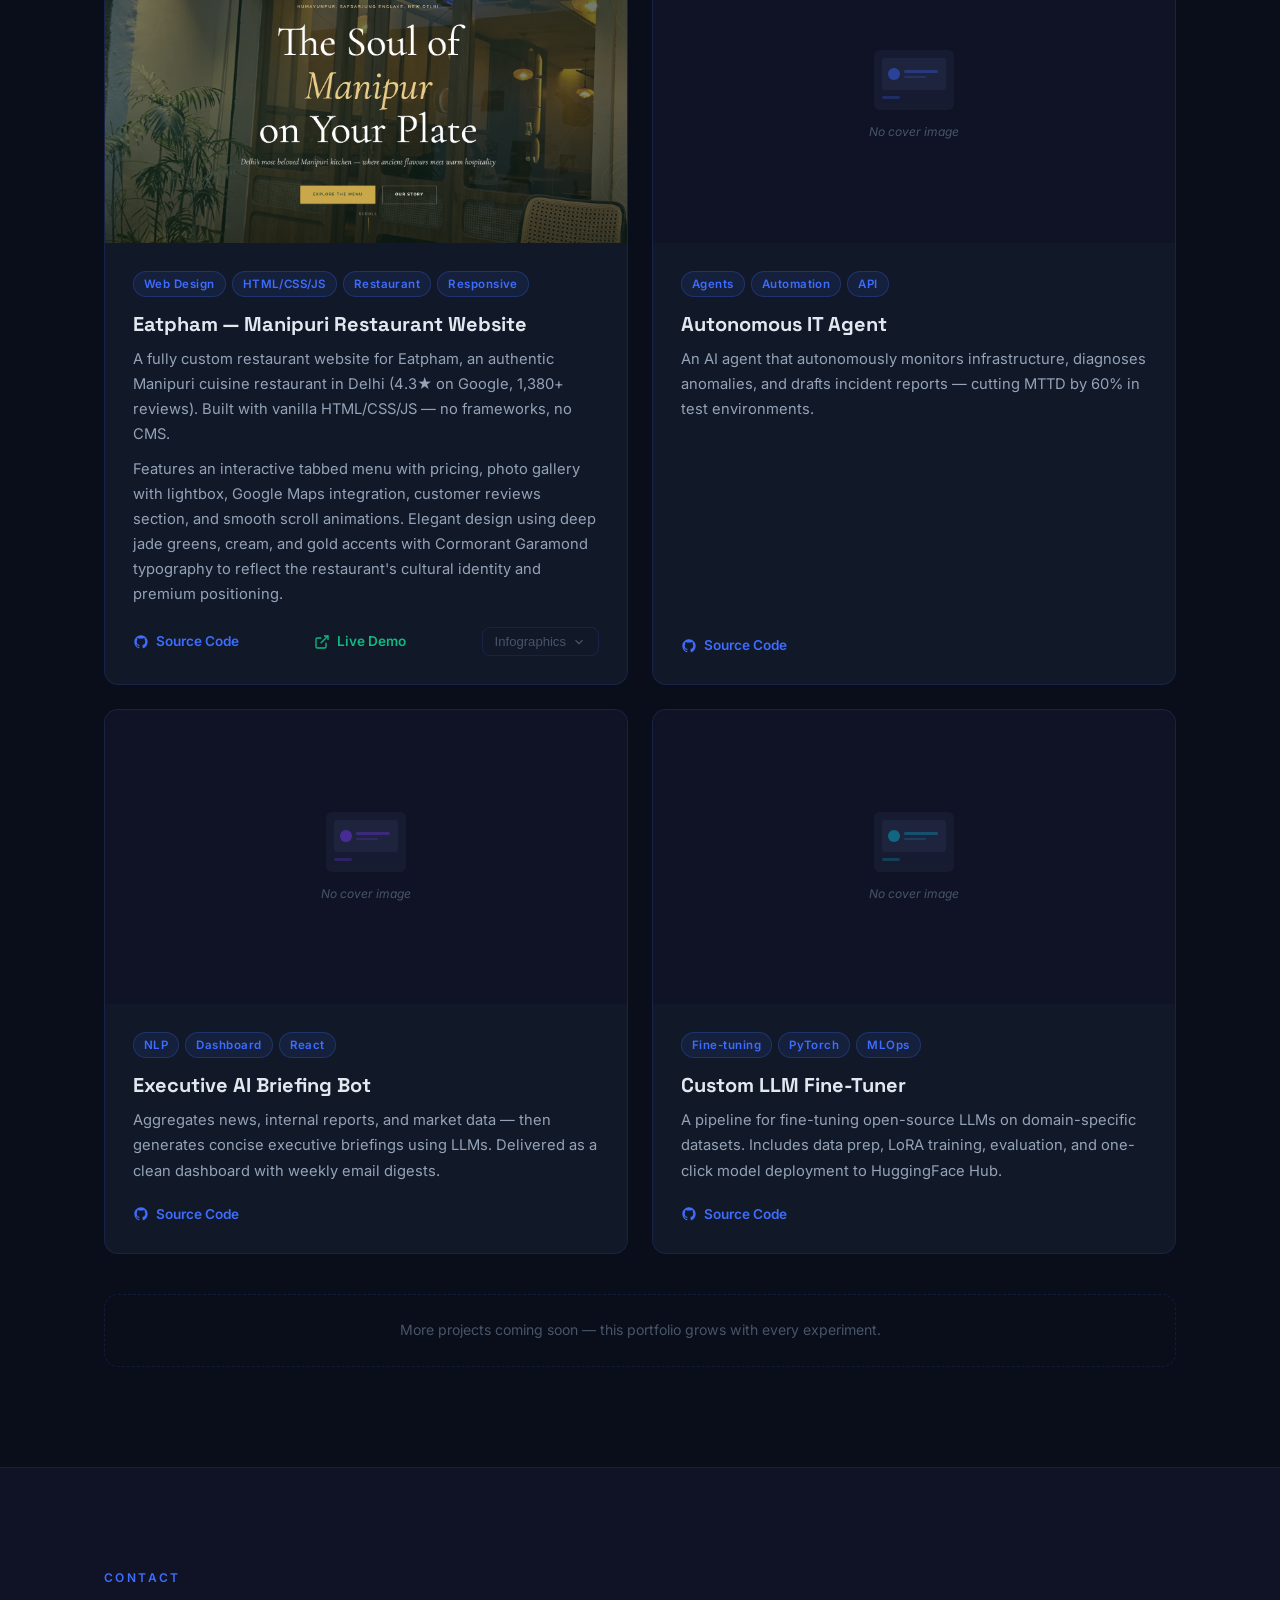
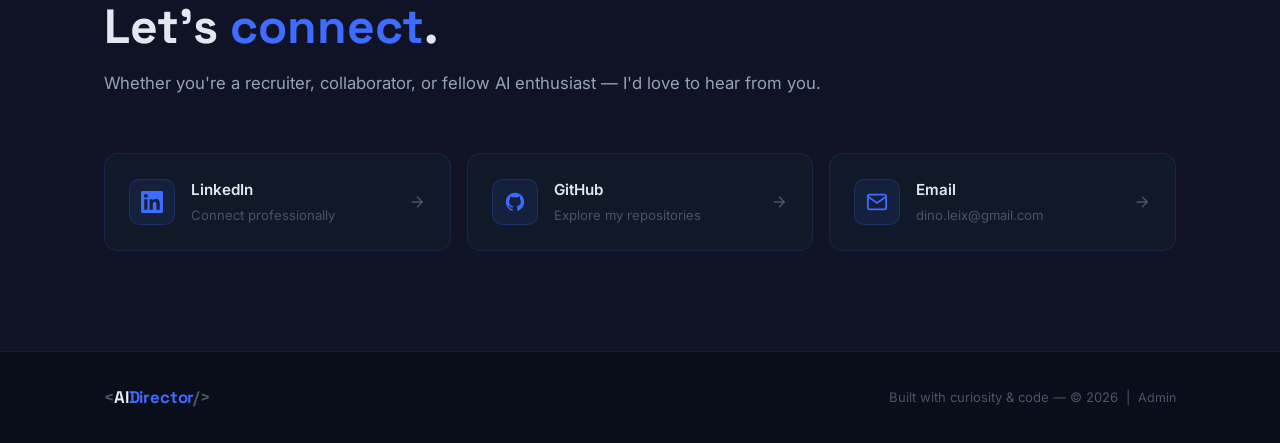
==== commit 850138d9: "Update portfolio content and branding - Replace nav logo with right-aligned nav links - Change title" ====
--- a/index.html
+++ b/index.html
@@ -3,7 +3,7 @@
 <head>
   <meta charset="UTF-8" />
   <meta name="viewport" content="width=device-width, initial-scale=1.0" />
-  <title>AI Portfolio — IT Director & AI Innovator</title>
+  <title>AI Portfolio — Strategic Leader &amp; AI Enthusiast</title>
   <link rel="stylesheet" href="styles.css" />
   <link rel="preconnect" href="https://fonts.googleapis.com" />
   <link href="https://fonts.googleapis.com/css2?family=Inter:wght@300;400;500;600;700;800&family=Space+Grotesk:wght@400;500;600;700&display=swap" rel="stylesheet" />
@@ -13,9 +13,6 @@
   <!-- NAV -->
   <nav class="nav" id="nav">
     <div class="nav-inner">
-      <a href="#hero" class="nav-logo">
-        <span class="logo-bracket">&lt;</span>AI<span class="logo-accent">Director</span><span class="logo-bracket">/&gt;</span>
-      </a>
       <ul class="nav-links">
         <li><a href="#about">About</a></li>
         <li><a href="#projects">Projects</a></li>
@@ -46,7 +43,7 @@
         </div>
       </div>
       <div class="hero-text">
-        <p class="hero-eyebrow" id="heroTitle">IT Director &amp; AI Innovator</p>
+        <p class="hero-eyebrow" id="heroTitle">Strategic Leader &amp; AI Enthusiast</p>
         <h1 class="hero-name" id="heroName">Your Name</h1>
         <p class="hero-tagline" id="heroTagline">Bridging enterprise leadership with cutting-edge AI to build systems that matter.</p>
         <div class="hero-badges" id="heroBadges"></div>
@@ -66,11 +63,11 @@
   <section class="section about" id="about">
     <div class="container">
       <div class="section-label">About Me</div>
-      <h2 class="section-title">Director by role. <span class="accent">Engineer</span> at heart.</h2>
       <div class="about-grid">
         <div class="about-text">
           <p id="aboutBio1"></p>
           <p id="aboutBio2"></p>
+          <p id="aboutBio3"></p>
         </div>
         <div class="about-stats" id="statsGrid"></div>
       </div>
--- a/styles.css
+++ b/styles.css
@@ -122,6 +122,7 @@
 .nav-links {
   display: flex;
   gap: 36px;
+  margin-left: auto;
 }
 .nav-links a {
   font-size: 0.9rem;
@@ -692,6 +693,48 @@
 .btn-link svg { width: 16px; height: 16px; }
 .btn-link:hover { color: #fff; gap: 10px; }
 
+.btn-link-demo {
+  color: #10b981;
+}
+.btn-link-demo:hover { color: #34d399; }
+
+.card-desc p { margin-bottom: 10px; }
+.card-desc p:last-child { margin-bottom: 0; }
+
+/* Featured card: clamp desc height with expand toggle */
+.project-card.featured .card-desc {
+  max-height: 120px;
+  overflow: hidden;
+  position: relative;
+  transition: max-height 0.4s ease;
+}
+.project-card.featured .card-desc.expanded {
+  max-height: 600px;
+}
+.project-card.featured .card-desc::after {
+  content: '';
+  position: absolute;
+  bottom: 0; left: 0; right: 0;
+  height: 40px;
+  background: linear-gradient(transparent, var(--card-bg, #0f1325));
+  pointer-events: none;
+  transition: opacity 0.3s;
+}
+.project-card.featured .card-desc.expanded::after { opacity: 0; }
+
+.btn-read-more {
+  background: none;
+  border: none;
+  color: var(--accent);
+  font-size: 0.82rem;
+  font-weight: 600;
+  cursor: pointer;
+  padding: 0;
+  margin-bottom: 16px;
+  transition: color 0.2s;
+}
+.btn-read-more:hover { color: #fff; }
+
 .btn-expand {
   display: inline-flex;
   align-items: center;
